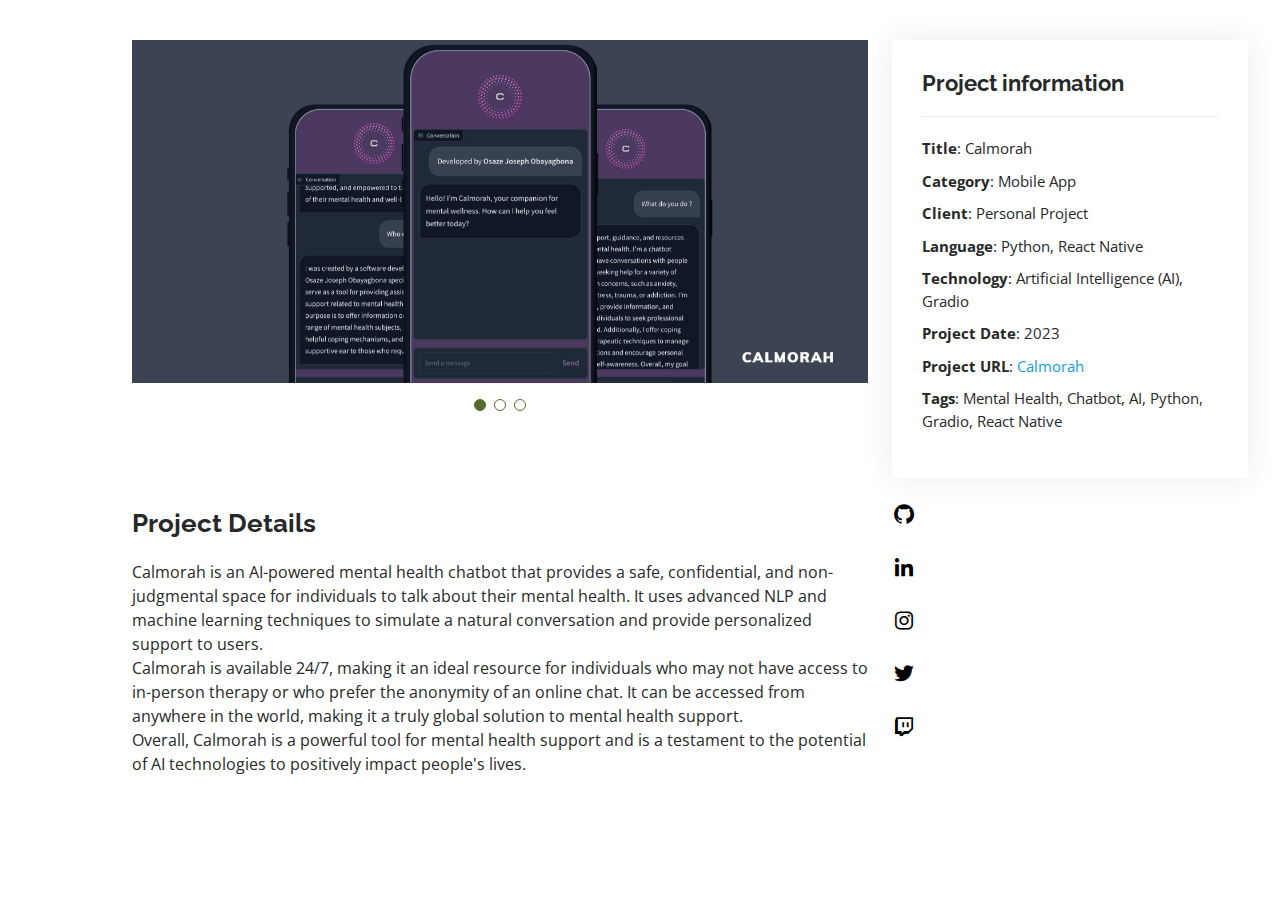
==== calmorah.html @ f938083c "Add files via upload" ====
﻿<!DOCTYPE html>
<html lang="en">

<head>
    <meta charset="utf-8">
    <meta content="width=device-width, initial-scale=1.0" name="viewport">

    <title>Calmorah - Portfolio | Osaze Obayagbona</title>
    <meta content="" name="description">
    <meta content="" name="keywords">

    <link href="assets/img/favicon.png" rel="icon">
    <link href="assets/img/apple-touch-icon.png" rel="apple-touch-icon">

    <link href="https://fonts.googleapis.com/css?family=Open+Sans:300,300i,400,400i,600,600i,700,700i|Raleway:300,300i,400,400i,500,500i,600,600i,700,700i|Poppins:300,300i,400,400i,500,500i,600,600i,700,700i" rel="stylesheet">

    <link rel="stylesheet" href="assets/vendor/aos/aos.css">
    <link rel="stylesheet" href="assets/vendor/bootstrap/css/bootstrap.min.css">
    <link rel="stylesheet" href="assets/vendor/bootstrap-icons/bootstrap-icons.css">
    <link rel="stylesheet" href="assets/vendor/boxicons/css/boxicons.min.css">
    <link rel="stylesheet" href="assets/vendor/glightbox/css/glightbox.min.css">
    <link rel="stylesheet" href="assets/vendor/swiper/swiper-bundle.min.css">
    <link rel="stylesheet" href="assets/css/style.css">
    <style>
        .social-links a {
            font-size: 24px;
            display: inline-block;
            color: black;
            line-height: 1;
            margin-top: 25px;
            position: relative;
            transition: 0.3s;
        }

        .social-links a:hover .bx {
            transform: scale(1.2);
        }

        .social-links a.github:hover .bx, .social-links a.github:hover span {
            color: black;
        }

        .social-links .linkedin:hover .bx, .social-links .linkedin:hover span {
            color: #0e76a8;
        }

        .social-links .instagram:hover .bx, .social-links .instagram:hover span {
            color: #E1306C;
        }

        .social-links .twitter:hover .bx, .social-links .twitter:hover span {
            color: #1DA1F2;
        }

        .social-links .twitch:hover .bx, .social-links .twitch:hover span {
            color: #9146FF;
        }

        .social-links a:hover span {
            display: block;
        }

        .social-links a span {
            color: darkolivegreen;
            display: none;
            font-size: 20px;
            padding: 3px;
            float: right;
            border-radius: 20px;
            margin-left: 5px;
            z-index: 1;
        }
    </style>
</head>

<body>

    <main id="main">

        <section id="portfolio-details" class="portfolio-details">
            <div class="container">

                <div class="row gy-4">

                    <div class="col-lg-8">
                        <div class="portfolio-details-slider swiper">
                            <div class="swiper-wrapper align-items-center">

                                <div class="swiper-slide">
                                    <img src="assets/img/portfolio/calmorah1.png" alt="">
                                </div>

                                <div class="swiper-slide">
                                    <img src="assets/img/portfolio/calmorah2.png" alt="">
                                </div>

                                <div class="swiper-slide">
                                    <img src="assets/img/portfolio/calmorah3.png" alt="">
                                </div>

                            </div>
                            <div class="swiper-pagination"></div>
                        </div>
                    </div>

                    <div class="col-lg-4">
                        <div class="portfolio-info">
                            <h3>Project information</h3>
                            <ul>
                                <li><strong>Title</strong>: Calmorah</li>
                                <li><strong>Category</strong>: Mobile App</li>
                                <li><strong>Client</strong>: Personal Project</li>
                                <li><strong>Language</strong>: Python, React Native</li>
                                <li><strong>Technology</strong>: Artificial Intelligence (AI), Gradio</li>
                                <li><strong>Project Date</strong>: 2023</li>
                                <li><strong>Project URL</strong>: <a href="#">Calmorah</a></li>
                                <li><strong>Tags</strong>: Mental Health, Chatbot, AI, Python, Gradio, React Native</li>
                            </ul>
                        </div>

                    </div>

                </div>
                <div class="row gy-4">

                    <div class="col-lg-8">
                        <div class="portfolio-description">
                            <h2>Project Details</h2>
                            <p>
                                Calmorah is an AI-powered mental health chatbot that provides a safe, confidential, and non-judgmental space for individuals to talk about their mental health. 
                                It uses advanced NLP and machine learning techniques to simulate a natural conversation and provide personalized support to users.
                                <br/>
                                Calmorah is available 24/7, making it an ideal resource for individuals who may not have access to in-person therapy or who prefer the anonymity of an online chat. It can be accessed from anywhere in the world, making it a truly global solution to mental health support.
                                <br />
                                Overall, Calmorah is a powerful tool for mental health support and is a testament to the potential of AI technologies to positively impact people's lives.
                            </p>
                        </div>
                    </div>

                    <div class="col-lg-4">
                        <div class="social-links">
                            <a class="github" href="https://github.com/kvngosas/" target="_blank"><i class="bx bxl-github"></i><span>Follow on Github</span></a>
                            <br />
                            <a class="linkedin" href="https://linkedin.com/in/kvngosas/" target="_blank"><i class="bx bxl-linkedin"></i><span>Connect on Linkedin</span></a>
                            <br />
                            <a class="instagram" href="https://instagram.com/kvngosaz" target="_blank"><i class="bx bxl-instagram"></i><span>Follow on Instagram</span></a>
                            <br />
                            <a class="twitter" href="https://twitter.com/kvngosas" target="_blank"><i class="bx bxl-twitter"></i><span>Follow on Twitter</span></a>
                            <br />
                            <a class="twitch" href="https://twitch.tv/lavishgamar" target="_blank"><i class="bx bxl-twitch"></i><span>Follow on Twitch</span></a>
                        </div>

                    </div>

                </div>
            </div>
        </section>
    </main>

    <div id="preloader"></div>
    <a href="#" class="back-to-top d-flex align-items-center justify-content-center"><i class="bi bi-arrow-up-short"></i></a>

    <script src="assets/vendor/purecounter/purecounter_vanilla.js"></script>
    <script src="assets/vendor/aos/aos.js"></script>
    <script src="assets/vendor/bootstrap/js/bootstrap.bundle.min.js"></script>
    <script src="assets/vendor/glightbox/js/glightbox.min.js"></script>
    <script src="assets/vendor/isotope-layout/isotope.pkgd.min.js"></script>
    <script src="assets/vendor/swiper/swiper-bundle.min.js"></script>
    <script src="assets/vendor/typed.js/typed.min.js"></script>
    <script src="assets/vendor/waypoints/noframework.waypoints.js"></script>
    <script src="assets/vendor/php-email-form/validate.js"></script>

    <script src="assets/js/main.js"></script>

</body>

</html>
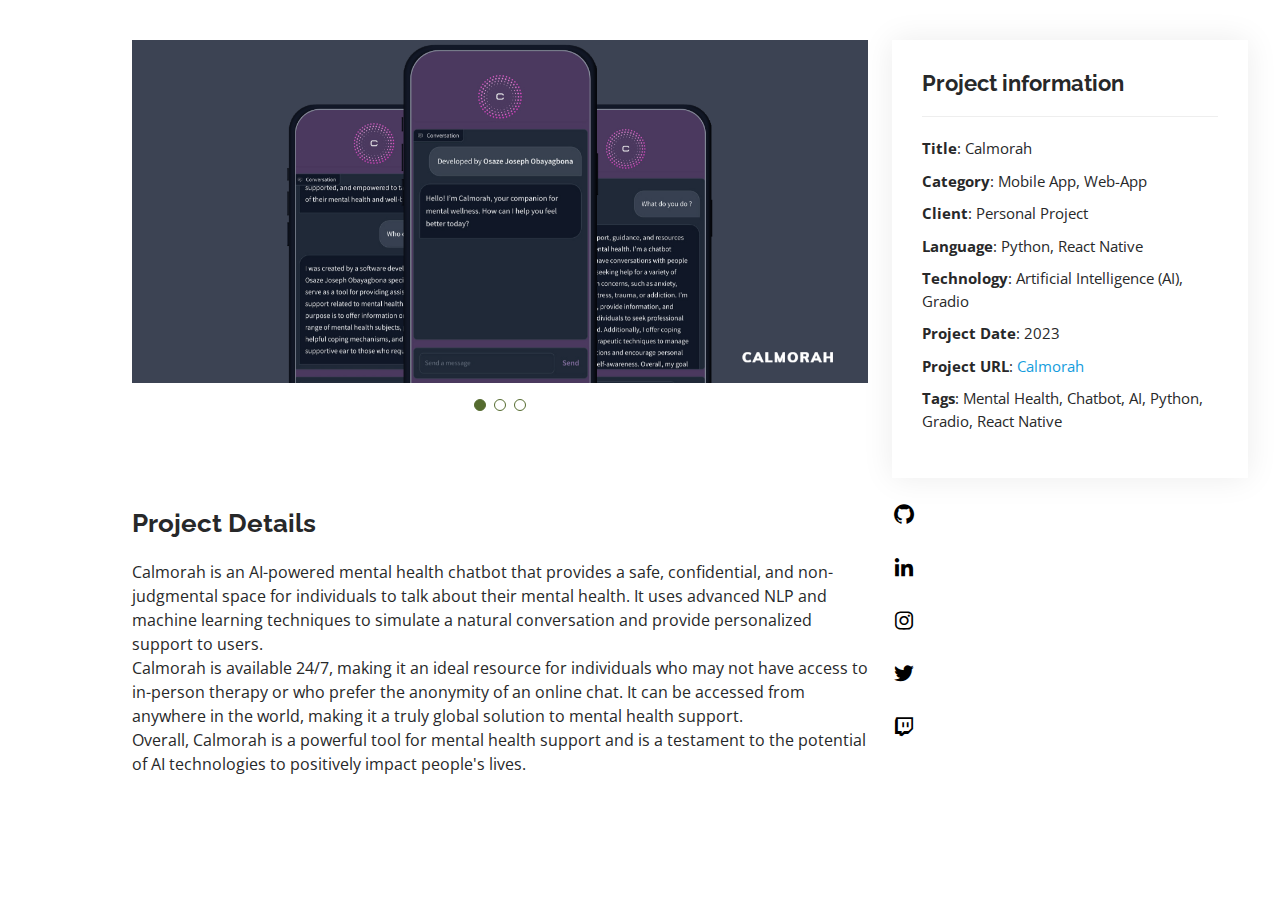
==== commit 578fb9ca: "Update calmorah.html" ====
--- a/calmorah.html
+++ b/calmorah.html
@@ -108,7 +108,7 @@
                             <h3>Project information</h3>
                             <ul>
                                 <li><strong>Title</strong>: Calmorah</li>
-                                <li><strong>Category</strong>: Mobile App</li>
+                                <li><strong>Category</strong>: Mobile App, Web-App</li>
                                 <li><strong>Client</strong>: Personal Project</li>
                                 <li><strong>Language</strong>: Python, React Native</li>
                                 <li><strong>Technology</strong>: Artificial Intelligence (AI), Gradio</li>
@@ -174,4 +174,4 @@
 
 </body>
 
-</html>+</html>
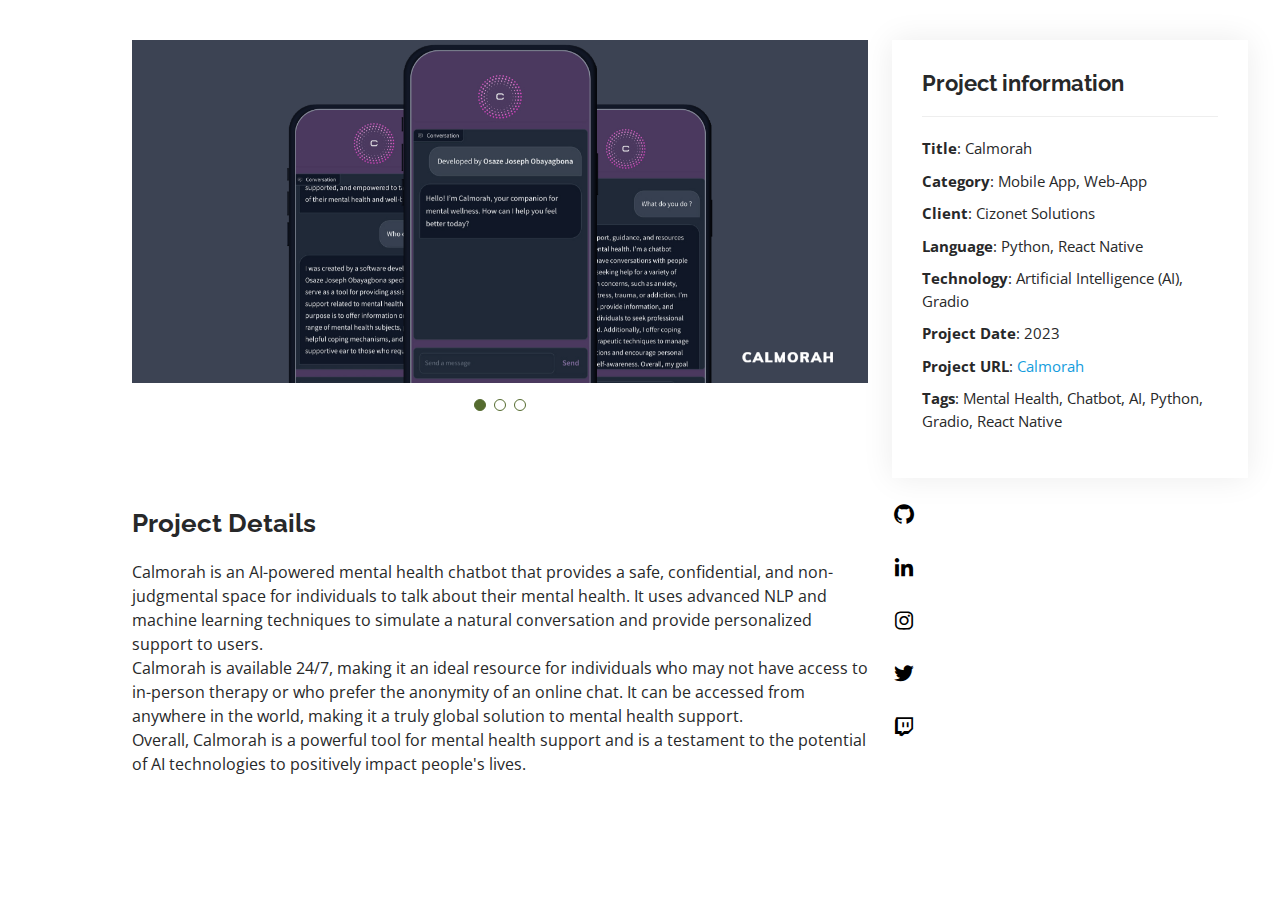
==== commit 3d7abc58: "Update calmorah.html" ====
--- a/calmorah.html
+++ b/calmorah.html
@@ -109,7 +109,7 @@
                             <ul>
                                 <li><strong>Title</strong>: Calmorah</li>
                                 <li><strong>Category</strong>: Mobile App, Web-App</li>
-                                <li><strong>Client</strong>: Personal Project</li>
+                                <li><strong>Client</strong>: Cizonet Solutions</li>
                                 <li><strong>Language</strong>: Python, React Native</li>
                                 <li><strong>Technology</strong>: Artificial Intelligence (AI), Gradio</li>
                                 <li><strong>Project Date</strong>: 2023</li>
